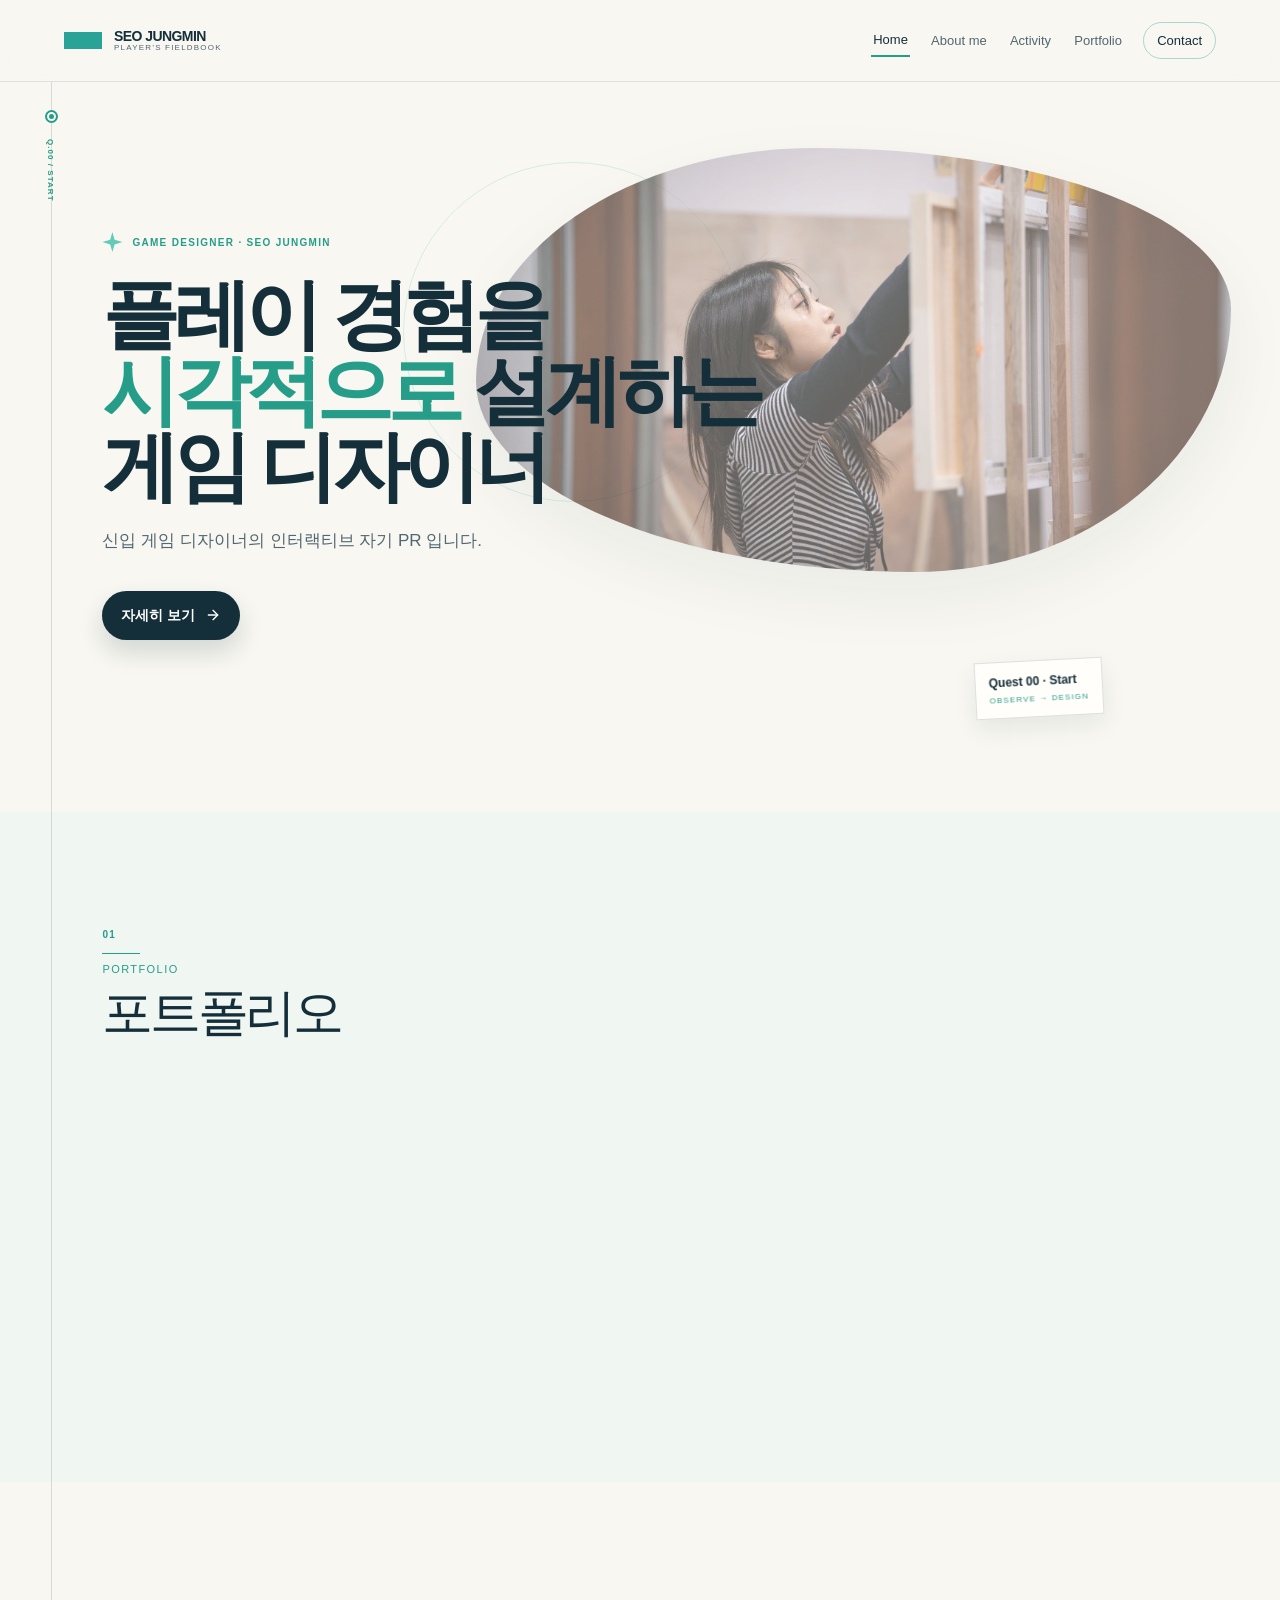
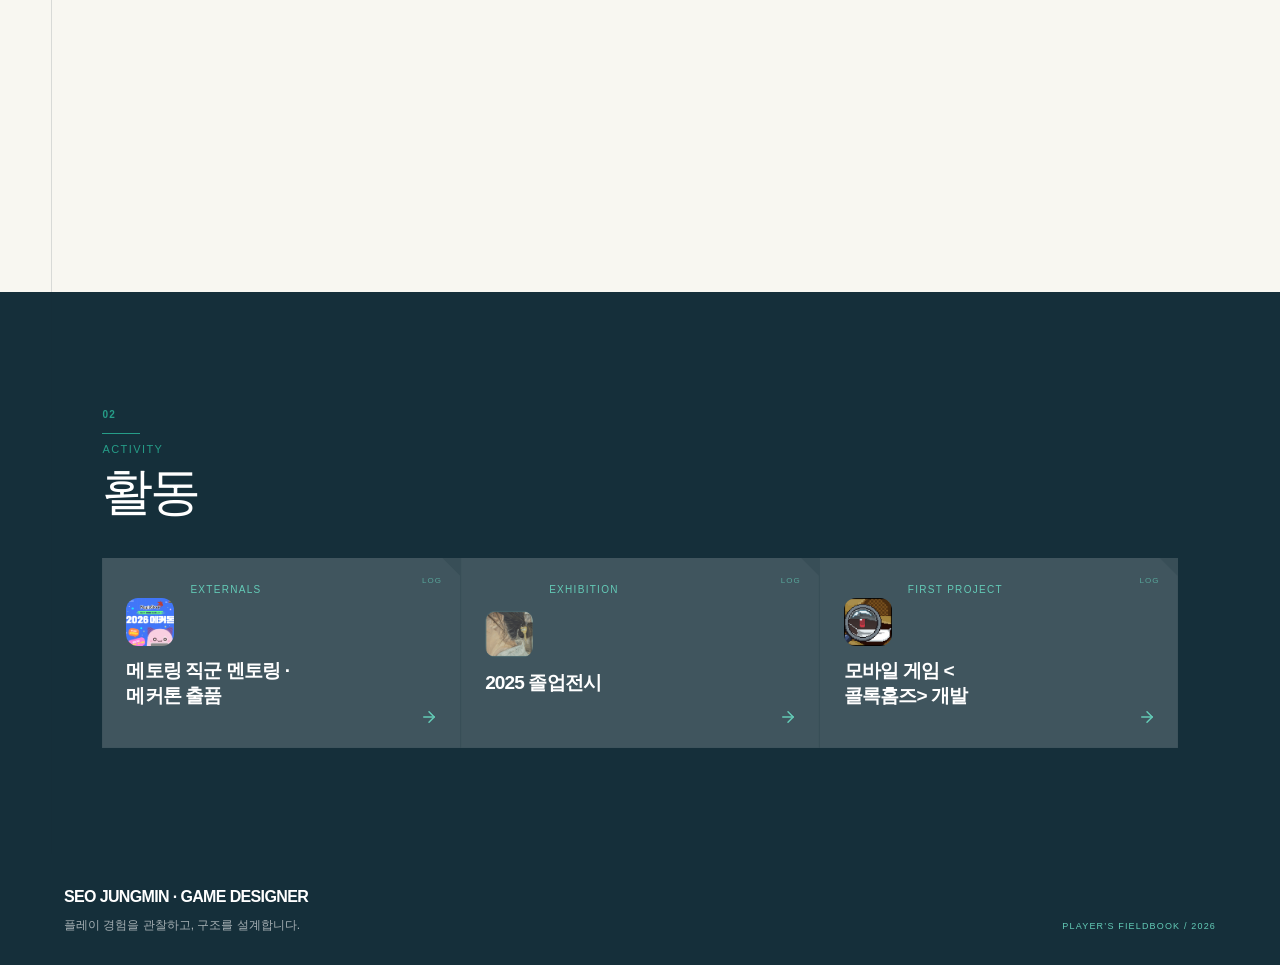
==== index.html @ 9b32e0eb "수ㅇ" ====
<!doctype html>
<html lang="ko">
  <head>
    <meta charset="UTF-8" />
    <meta name="viewport" content="width=device-width, initial-scale=1.0" />
    <meta name="description" content="게임 기획자 서정민의 인터랙티브 PR 포트폴리오" />
    <title>서정민 | Game Designer Portfolio</title>
    <link rel="stylesheet" href="./assets/index-rum-Y7KL.css?v=25" />
    <link rel="stylesheet" href="./assets/custom.css?v=4" />
    <script defer src="./assets/index-Dz3e2oxH-v21.js?v=23"></script>
    <script defer src="./assets/gallery-lightbox.js?v=1"></script>
  </head>
  <body>
    <div id="root"></div>
  </body>
</html>
---- assets/custom.css ----
.portfolio-home-grid {
  display: grid;
  grid-template-columns: repeat(2, minmax(0, 1fr));
  gap: 18px;
}

.portfolio-card-new {
  height: 100%;
  color: inherit;
  text-decoration: none;
}

.portfolio-card-new .portfolio-thumb {
  width: 72px;
  height: 96px;
  max-height: none;
  border-radius: 45px;
  object-fit: cover;
}

.cosplay-gallery {
  display: grid;
  grid-template-columns: repeat(3, minmax(0, 1fr));
  gap: 8px;
  margin-top: 24px;
}

.cosplay-gallery a {
  aspect-ratio: 1;
  border-radius: 14px;
  overflow: hidden;
  display: block;
  background: #e8efeb;
  transition: transform .18s ease, box-shadow .18s ease;
}

.cosplay-gallery a:hover {
  transform: translateY(-3px);
  box-shadow: 0 10px 20px #152f3a24;
}

.cosplay-gallery img {
  width: 100%;
  height: 100%;
  object-fit: cover;
  display: block;
}

.cosplay-lightbox {
  position: fixed;
  inset: 50% auto auto 50%;
  margin: 0;
  transform: translate(-50%, -50%);
  width: min(94vw, 1180px);
  max-width: none;
  height: min(92vh, 920px);
  max-height: none;
  padding: 0;
  border: 0;
  border-radius: 18px;
  overflow: hidden;
  background: #101a1e;
  box-shadow: 0 28px 90px #07111399;
}

.cosplay-lightbox::backdrop {
  background: #071113d9;
  backdrop-filter: blur(8px);
}

.cosplay-lightbox__frame {
  position: relative;
  display: grid;
  place-items: center;
  width: 100%;
  height: 100%;
  min-height: min(82vh, 760px);
  padding: 48px 24px 24px;
}

.cosplay-lightbox__image {
  display: block;
  width: auto;
  max-width: 100%;
  height: auto;
  max-height: calc(min(92vh, 920px) - 72px);
  object-fit: contain;
  border-radius: 8px;
}

.cosplay-lightbox__close {
  position: absolute;
  top: 12px;
  right: 12px;
  z-index: 1;
  width: 40px;
  height: 40px;
  border: 1px solid #ffffff55;
  border-radius: 999px;
  color: #fff;
  background: #071113b8;
  font-size: 25px;
  line-height: 1;
  cursor: pointer;
}

.cosplay-lightbox__close:hover,
.cosplay-lightbox__close:focus-visible {
  background: #269d88;
  outline: 2px solid #fff;
  outline-offset: 2px;
}

body.has-cosplay-lightbox {
  overflow: hidden;
}

.hobby-feature-copy .cosplay-gallery-note {
  margin-top: 9px;
  color: #152f3a88;
  font-size: 11px;
  line-height: 1.5;
}

.portfolio-hero {
  padding-bottom: 64px;
}

.portfolio-intro {
  max-width: 900px;
  margin: 26px 0 0;
  color: #152f3ab8;
  line-height: 1.8;
  word-break: keep-all;
}

.portfolio-hero h1 {
  word-break: keep-all;
}

.activity-hero h1 {
  max-width: 820px;
  font-size: clamp(36px, 5vw, 66px);
  font-weight: 800;
}

.event-card {
  overflow: hidden;
}

.event-card .cosplay-foreground {
  right: 12px;
  bottom: 12px;
  width: auto;
  max-width: min(31%, 340px);
  max-height: 440px;
  object-fit: contain;
  object-position: right bottom;
}

.portfolio-archive {
  background: #f0f6f2;
}

.portfolio-document-grid {
  display: grid;
  grid-template-columns: repeat(2, minmax(0, 1fr));
  gap: 28px;
}

.portfolio-document-card {
  display: grid;
  grid-template-columns: minmax(180px, .72fr) 1.28fr;
  gap: 26px;
  align-items: center;
  min-height: 360px;
  padding: 28px;
  color: inherit;
  text-decoration: none;
  background: #fffefa;
  border: 1px solid #152f3a21;
  border-radius: 3px 28px 3px 3px;
  box-shadow: 10px 10px #152f3a0d;
  transition: transform .2s ease, border-color .2s ease, box-shadow .2s ease;
}

.portfolio-document-card:hover {
  transform: translateY(-4px);
  border-color: var(--mint-deep);
  box-shadow: 14px 16px #269d8821;
}

.portfolio-document-card > img {
  width: 100%;
  max-height: 340px;
  aspect-ratio: 768 / 1080;
  object-fit: cover;
  border-radius: 45px;
  display: block;
}

.portfolio-document-copy h2 {
  margin: 15px 0 13px;
  letter-spacing: -.055em;
  font-size: clamp(24px, 2.4vw, 34px);
  line-height: 1.18;
  word-break: keep-all;
}

.portfolio-document-copy p {
  margin: 0 0 25px;
  color: var(--ink-soft);
  line-height: 1.75;
  word-break: keep-all;
}

.portfolio-document-copy b {
  color: var(--mint-deep);
  font-size: 13px;
}

@media (max-width: 900px) {
  .portfolio-home-grid,
  .portfolio-document-grid {
    grid-template-columns: 1fr;
  }

  .portfolio-document-card {
    grid-template-columns: 160px 1fr;
  }
}

@media (max-width: 620px) {
  .portfolio-card-new {
    grid-template-columns: 66px 1fr auto;
    padding: 16px;
  }

  .portfolio-card-new .portfolio-thumb {
    width: 58px;
    height: 78px;
  }

  .cosplay-gallery {
    grid-template-columns: repeat(3, minmax(0, 1fr));
  }

  .portfolio-document-card {
    grid-template-columns: 1fr;
    padding: 20px;
  }

  .portfolio-document-card > img {
    width: min(100%, 280px);
    max-height: none;
    margin: 0 auto;
  }

  .cosplay-lightbox {
    width: 96vw;
    height: 88vh;
  }

  .cosplay-lightbox__frame {
    min-height: 88vh;
    padding: 48px 12px 12px;
  }

  .event-card .cosplay-foreground {
    right: auto;
    bottom: auto;
    width: min(100%, 300px);
    max-width: 300px;
    max-height: 390px;
    margin: 0 auto;
    object-position: center bottom;
  }
}
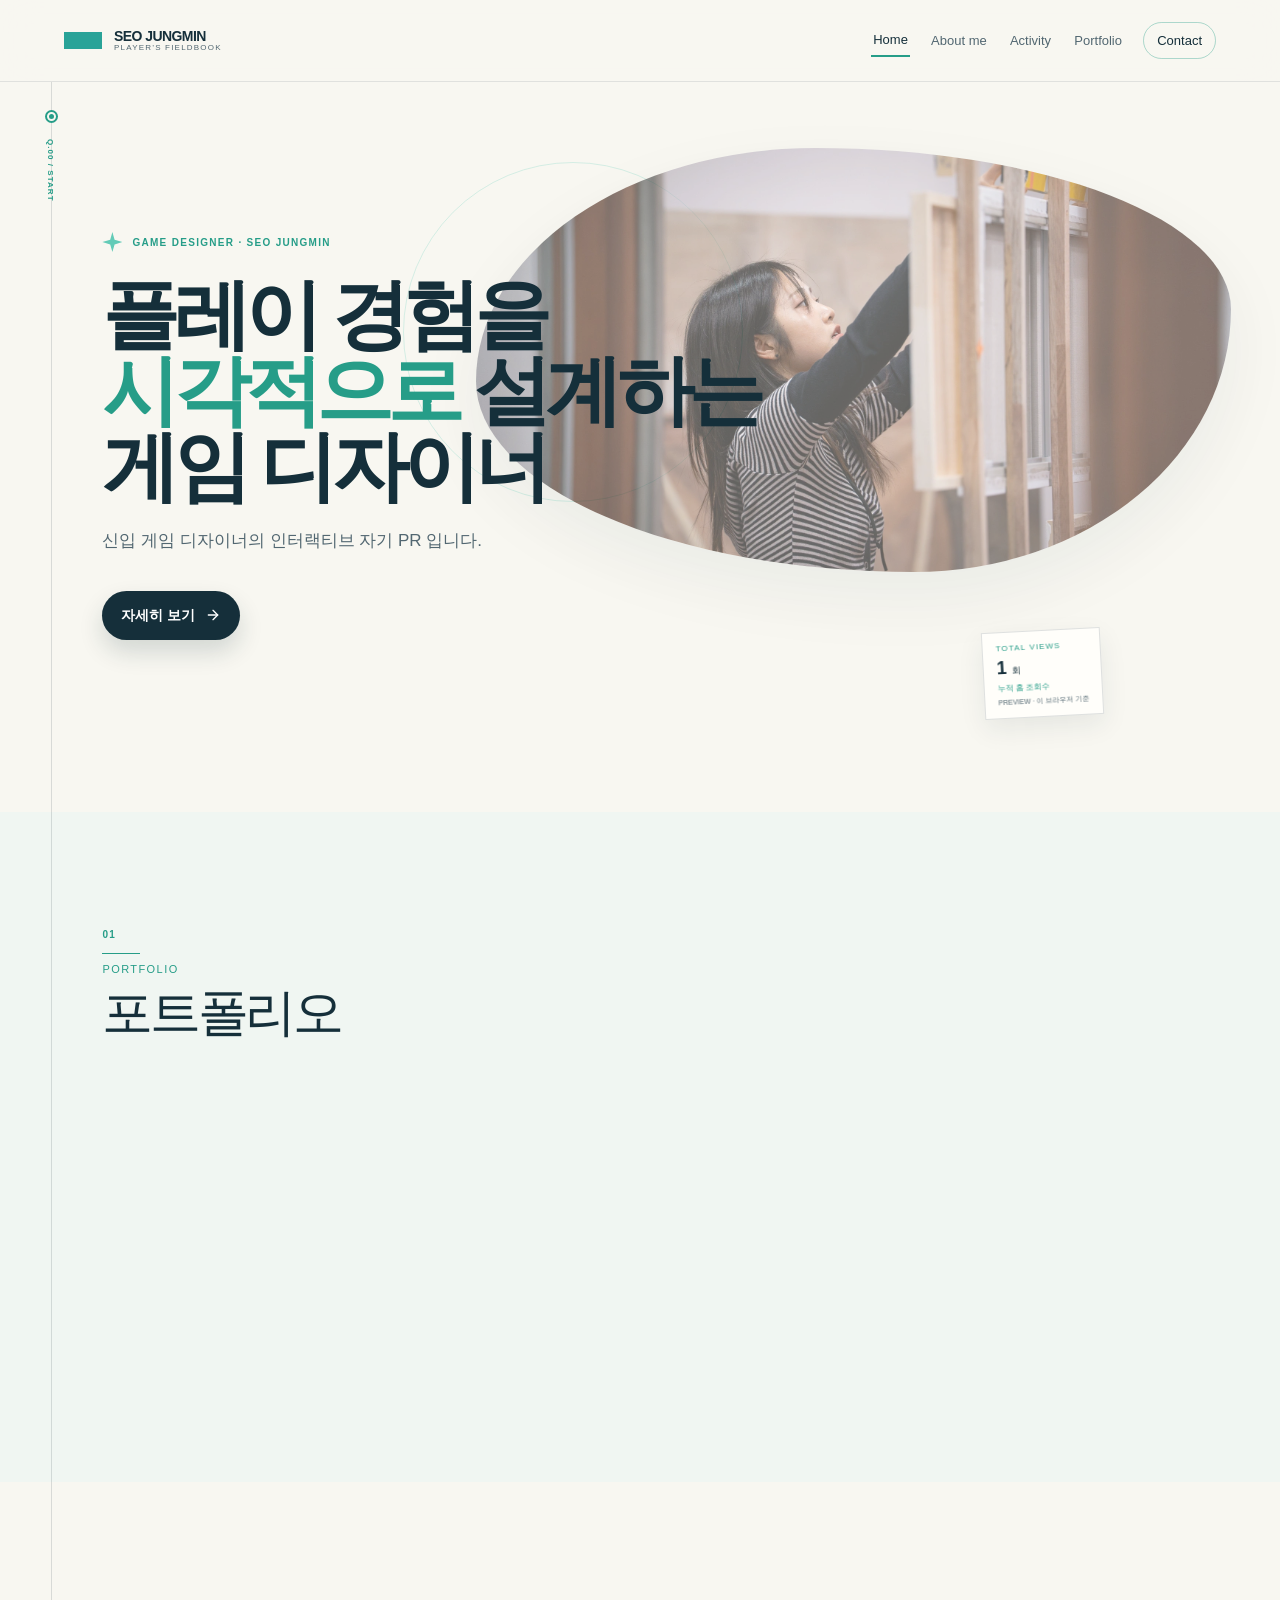
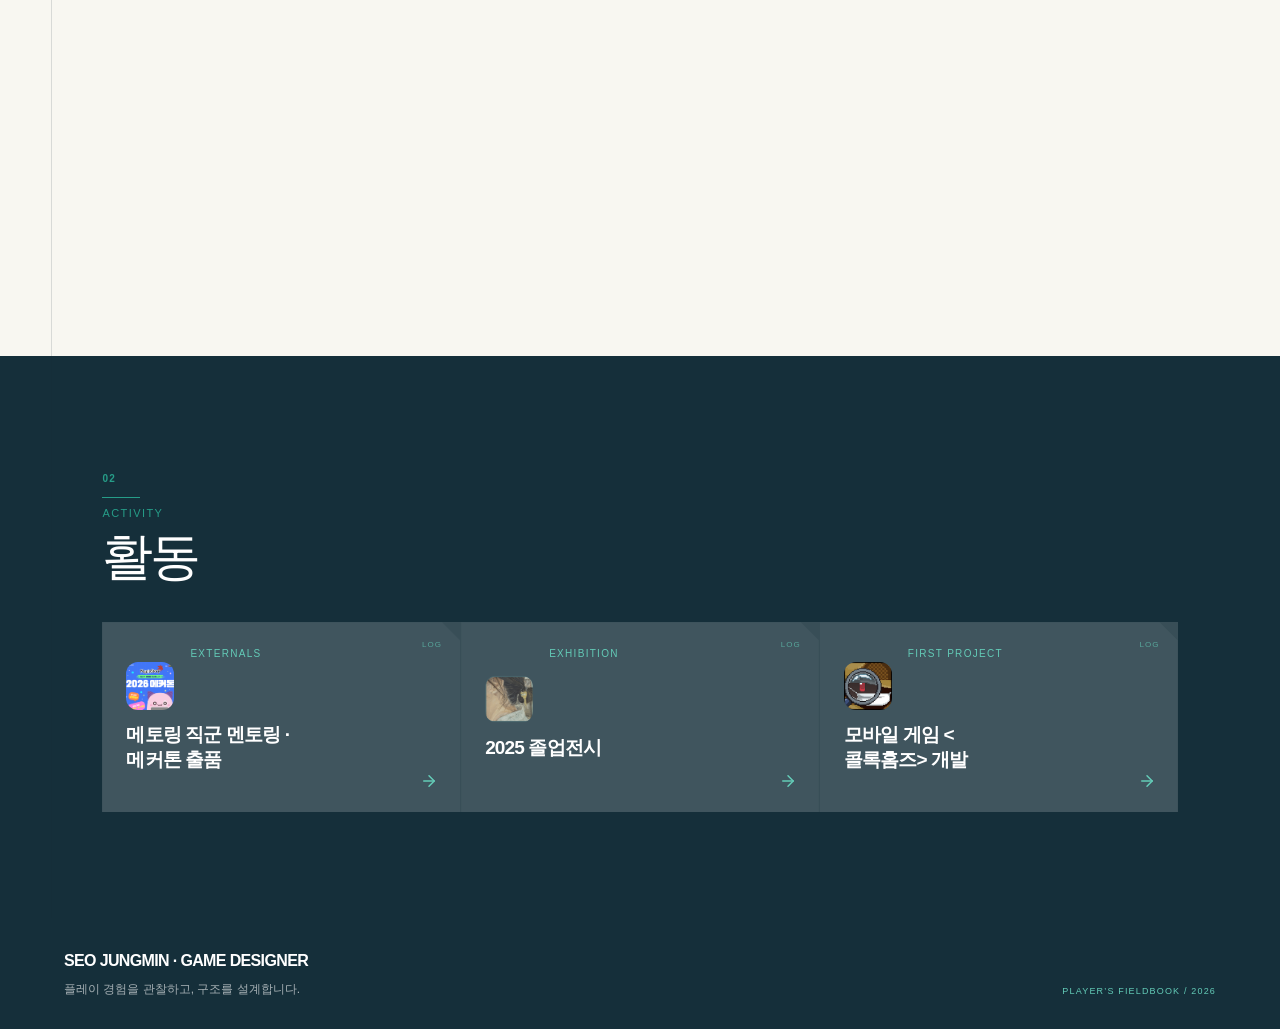
==== commit 4874a1a7: "Add personal archive and home view preview" ====
--- a/index.html
+++ b/index.html
@@ -6,10 +6,13 @@
     <meta name="description" content="게임 기획자 서정민의 인터랙티브 PR 포트폴리오" />
     <title>서정민 | Game Designer Portfolio</title>
     <link rel="stylesheet" href="./assets/index-rum-Y7KL.css?v=25" />
-    <link rel="stylesheet" href="./assets/custom.css?v=4" />
-    <script defer src="./assets/index-Dz3e2oxH-v21.js?v=23"></script>
+    <link rel="stylesheet" href="./assets/custom.css?v=5" />
+    <script defer src="./assets/index-Dz3e2oxH-v21.js?v=24"></script>
     <script defer src="./assets/gallery-lightbox.js?v=1"></script>
-  </head>
+  <link rel="stylesheet" href="./assets/taste-library.css?v=7" />
+<script defer src="./assets/watcha-library.js?v=5"></script>
+<script defer src="./assets/taste-library.js?v=8"></script>
+</head>
   <body>
     <div id="root"></div>
   </body>
--- a/assets/custom.css
+++ b/assets/custom.css
@@ -276,3 +276,14 @@
     object-position: center bottom;
   }
 }
+
+/* Toolkit lists tools used, without a proficiency rating. */
+.tool-chip { grid-template-rows: auto 68px; }
+
+/* Compact counter: absolute positioning leaves the hero layout unchanged. */
+.hero-annotation.home-views { gap: 3px; padding: 10px 13px; }
+.home-views .home-views-label { font-size: 8px; letter-spacing: .14em; }
+.home-views .home-views-total { display:flex; align-items:baseline; gap:5px; font-size:18px; line-height:1.2; font-variant-numeric:tabular-nums; }
+.home-views-total small { font-size:9px; font-weight:400; }
+.home-views .home-views-caption { font-size:8px; letter-spacing:0; }
+.home-views-preview { font-size:7px; color:var(--ink-soft); }
--- a/assets/taste-library.css
+++ b/assets/taste-library.css
@@ -0,0 +1,13 @@
+.tl-open{display:block;margin:24px 0 0 auto;padding:10px 0;border:0;border-bottom:1px solid #269d88;background:none;color:#17323d;font:600 13px inherit;cursor:pointer}
+body.taste-open{overflow:hidden}.taste-dialog{position:fixed;inset:0;width:min(880px,94vw);max-width:none;max-height:88vh;margin:auto;padding:30px 34px;border:1px solid #d9e3dc;border-radius:18px;background:#faf9f4;color:#17323d;box-shadow:0 30px 100px #102e3b40;overflow:auto}.taste-dialog::backdrop{background:#10262eb3;backdrop-filter:blur(6px)}
+.tl-head{display:flex;justify-content:space-between;align-items:start;gap:20px}.tl-head small{font-size:10px;letter-spacing:.18em;color:#269d88}.tl-head h2{font-size:28px;letter-spacing:-.05em;margin:10px 0}.tl-head p{font-size:13px;color:#667a80}.tl-close{border:0;background:transparent;font-size:30px;cursor:pointer;color:inherit}.tl-notice{font-size:11px;padding:12px 14px;background:#edf2ed;color:#5b706f;border-radius:8px;line-height:1.7}
+.tl-tabs{display:flex;gap:8px;margin:22px 0 16px}.tl-button,.tl-add{font:inherit;font-size:12px;padding:9px 13px;border:1px solid #cfdbd4;background:#fffefa;color:#17323d;border-radius:7px;cursor:pointer}.tl-tabs [aria-pressed=true],.tl-filters [aria-pressed=true]{background:#17323d;color:white;border-color:#17323d}.tl-tabs button{min-width:70px}.tl-filters{display:flex;flex-wrap:wrap;gap:8px}.tl-filters input,.tl-filters select,.tl-form input{padding:9px 10px;border:1px solid #cfdcd5;border-radius:7px;background:#fffefa;color:#17323d;font:inherit;font-size:12px}.tl-filters input{flex:1;min-width:140px}.tl-status{font-size:11px;color:#627a7d;margin:20px 0 4px}.tl-genre{font-size:12px;letter-spacing:.05em;margin:20px 0 6px;color:#269d88}.tl-row{display:flex;align-items:center;gap:14px;padding:13px 4px;border-bottom:1px solid #e0e6de}.tl-icon{display:grid;place-items:center;flex:none;width:44px;height:44px;border-radius:12px;background:#e0ece2;color:#269d88;font-size:24px}.tl-copy{display:grid;gap:5px;flex:1;min-width:0}.tl-copy b{font-size:14px;overflow-wrap:anywhere}.tl-copy small{font-size:10px;color:#768581}.tl-time{font-size:13px;white-space:nowrap;font-variant-numeric:tabular-nums}.tl-heart{border:0;background:none;color:#cd6477;width:28px;font-size:20px;text-align:center}.tl-form{padding:18px;margin-top:18px;background:#edf2ed;border-radius:10px}.tl-form[hidden]{display:none}.tl-form label{display:grid;gap:6px;font-size:12px;margin-bottom:12px}.tl-form input[type=checkbox]{justify-self:start}.tl-empty{padding:30px;text-align:center;font-size:13px}.taste-dialog button:focus-visible,.taste-dialog input:focus-visible,.taste-dialog select:focus-visible,.tl-open:focus-visible{outline:2px solid #269d88;outline-offset:3px}
+@media(max-width:620px){.taste-dialog{padding:22px 16px}.tl-head h2{font-size:24px}.tl-row{gap:9px}.tl-row .tl-button{padding:7px}.tl-icon{width:36px;height:36px}.tl-copy b{font-size:12px}.tl-time{font-size:11px}}
+.taste-dialog{width:min(1040px,94vw);padding:28px 32px}.tl-head{position:sticky;top:-28px;z-index:2;background:#faf9f4;padding:12px 0 14px}.tl-head p{margin-bottom:0}.tl-tabs button{min-width:100px}.tl-grid{display:grid;grid-template-columns:repeat(2,minmax(0,1fr));column-gap:26px}.tl-row{padding:13px 0;gap:12px;min-height:98px}.tl-icon{position:relative;width:45px;height:64px;border-radius:5px;overflow:hidden;box-shadow:0 3px 7px #17323d15;font-size:19px}.tl-poster{position:absolute;inset:0;display:block;width:100%;height:100%;object-fit:cover}.tl-title{font-weight:650;font-size:13px;line-height:1.5;color:inherit;text-decoration:none;overflow-wrap:anywhere}.tl-title:hover{text-decoration:underline;text-underline-offset:3px}.tl-copy small{line-height:1.5;font-size:9px}.tl-rating{font-size:12px;color:#977137;font-variant-numeric:tabular-nums;white-space:nowrap}.tl-genre{margin-top:25px;font-size:13px;padding-bottom:9px;border-bottom:1px solid #bacfc3}.tl-source-info{font-size:11px;line-height:1.8;margin-top:28px;padding-top:16px;border-top:1px solid #d9e3dc;color:#667a80}.tl-source-info summary{cursor:pointer}.tl-source-info a{color:#269d88}.tl-check{display:flex!important;align-items:center}.tl-form-slot:has(.tl-form:not([hidden])){position:sticky;top:100px;z-index:3;box-shadow:0 12px 30px #17323d15}.tl-form{border:1px solid #bacfc3}.tl-open{font-size:13px;font-family:inherit}.tl-button:hover{border-color:#269d88}.tl-heart{flex-shrink:0;width:21px}.tl-head small{font-size:10px}
+@media(max-width:740px){.taste-dialog{padding:18px 16px}.tl-grid{grid-template-columns:1fr}.tl-head{top:-18px}.tl-tabs{gap:6px}.tl-tabs button{min-width:0;padding:10px 13px}.tl-filters input{flex-basis:100%}.tl-head h2{font-size:24px}.tl-row{min-height:90px}.tl-form-slot:has(.tl-form:not([hidden])){top:90px}.tl-title{font-size:13px}}
+
+.tl-featured{background:#edf4f0;border:1px solid #d1e2da;border-radius:10px;padding:0 18px 12px;margin:18px 0 26px}.tl-featured>.tl-genre{color:#248c7d}.tl-featured .tl-empty{padding:10px 0;margin:0}
+
+.tl-lock{border:1px solid #d1e2da;border-radius:12px;padding:26px;max-width:340px}.tl-lock::backdrop{background:#132d38aa}.tl-lock label{display:grid;gap:8px}.tl-lock input{padding:10px;font-size:20px;width:100%;box-sizing:border-box}.tl-lock p{color:#aa3636}.tl-image-results{grid-column:1/-1;display:flex;gap:12px;flex-wrap:wrap}.tl-image-results>div{width:120px}.tl-image-choice{border:1px solid #d1e2da;background:white;display:grid;gap:6px;padding:8px;width:120px;font-size:12px}.tl-image-choice img{width:70px;height:100px;object-fit:cover;margin:auto}.tl-image-results a,.tl-image-credit{font-size:10px;color:#57746d}.tl-period{color:#298b7a!important}.tl-draft-note{font-size:12px;color:#756236}.tl-form [hidden]{display:none!important}
+
+.tl-delete{color:#a13d3d;border-color:#e6c8c8}.tl-row:has(.tl-delete){flex-wrap:wrap}.tl-row:has(.tl-delete) .tl-copy{min-width:120px}
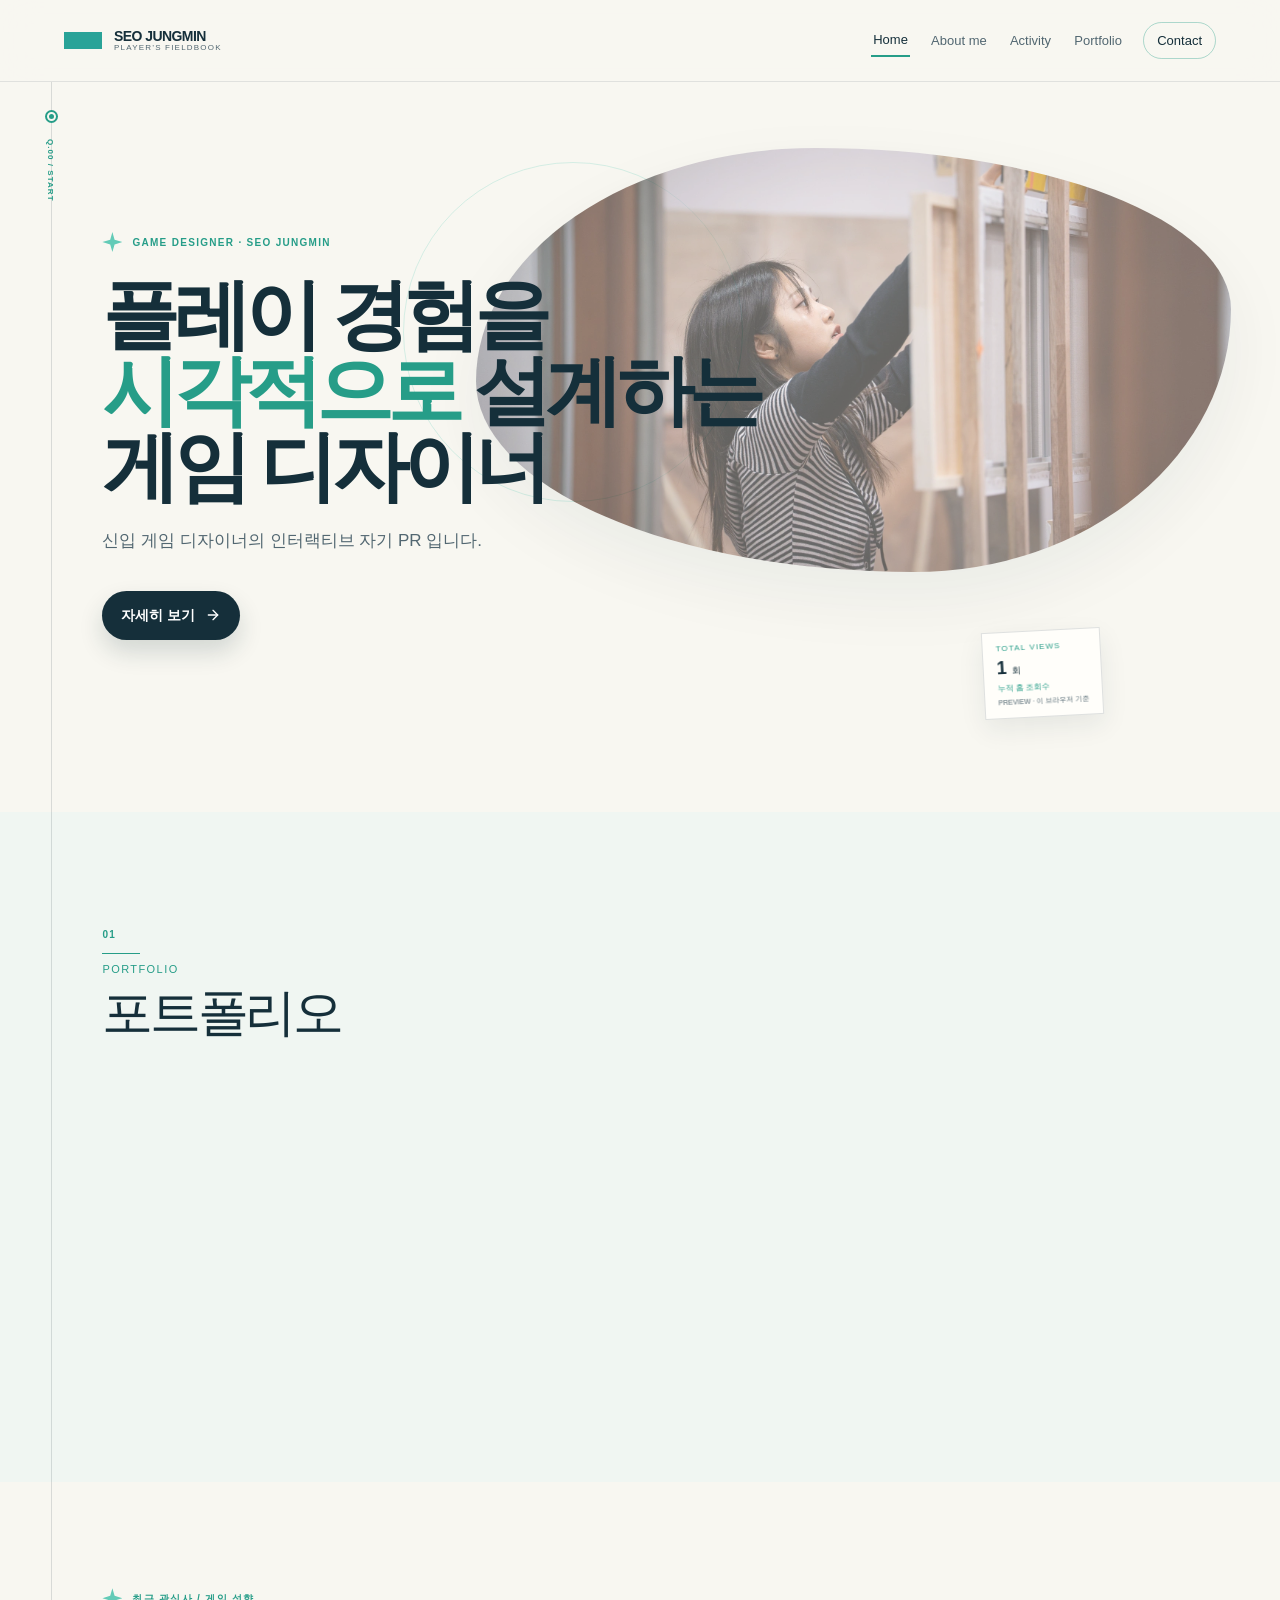
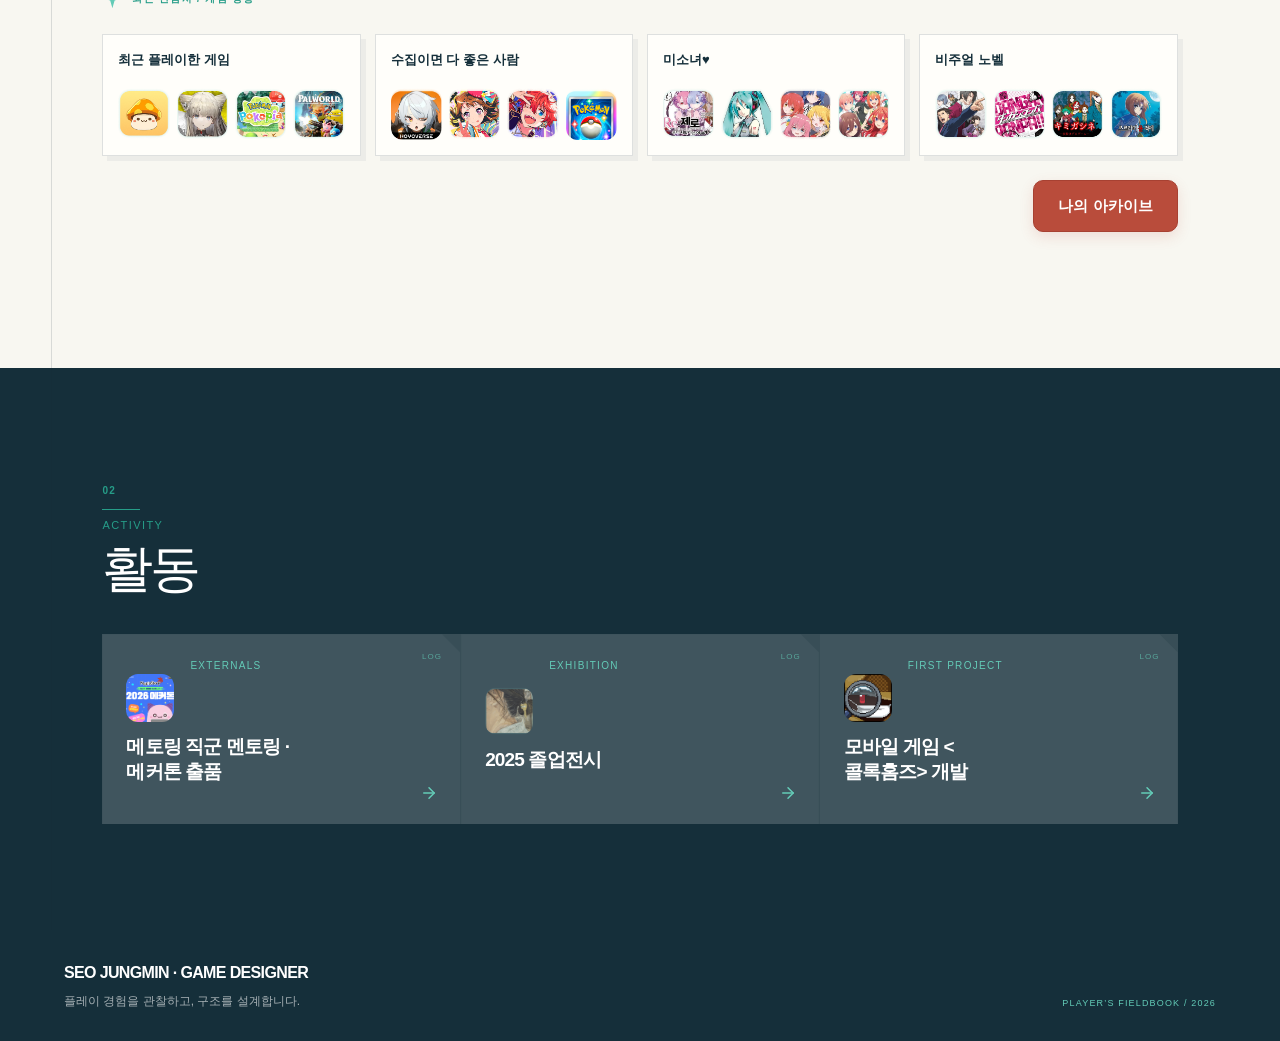
==== commit c64d4b70: "Make archive button stand out with coral styling" ====
--- a/index.html
+++ b/index.html
@@ -9,7 +9,7 @@
     <link rel="stylesheet" href="./assets/custom.css?v=5" />
     <script defer src="./assets/index-Dz3e2oxH-v21.js?v=24"></script>
     <script defer src="./assets/gallery-lightbox.js?v=1"></script>
-  <link rel="stylesheet" href="./assets/taste-library.css?v=7" />
+  <link rel="stylesheet" href="./assets/taste-library.css?v=9" />
 <script defer src="./assets/watcha-library.js?v=5"></script>
 <script defer src="./assets/taste-library.js?v=8"></script>
 </head>
--- a/assets/taste-library.css
+++ b/assets/taste-library.css
@@ -11,3 +11,5 @@
 .tl-lock{border:1px solid #d1e2da;border-radius:12px;padding:26px;max-width:340px}.tl-lock::backdrop{background:#132d38aa}.tl-lock label{display:grid;gap:8px}.tl-lock input{padding:10px;font-size:20px;width:100%;box-sizing:border-box}.tl-lock p{color:#aa3636}.tl-image-results{grid-column:1/-1;display:flex;gap:12px;flex-wrap:wrap}.tl-image-results>div{width:120px}.tl-image-choice{border:1px solid #d1e2da;background:white;display:grid;gap:6px;padding:8px;width:120px;font-size:12px}.tl-image-choice img{width:70px;height:100px;object-fit:cover;margin:auto}.tl-image-results a,.tl-image-credit{font-size:10px;color:#57746d}.tl-period{color:#298b7a!important}.tl-draft-note{font-size:12px;color:#756236}.tl-form [hidden]{display:none!important}
 
 .tl-delete{color:#a13d3d;border-color:#e6c8c8}.tl-row:has(.tl-delete){flex-wrap:wrap}.tl-row:has(.tl-delete) .tl-copy{min-width:120px}
+
+.tl-open{padding:14px 24px;min-height:48px;border:1px solid #a74132;border-radius:10px;background:#b94c3b;color:#fff;font-size:15px;font-weight:700;box-shadow:0 5px 14px #b94c3b26;transition:background .15s,box-shadow .15s}.tl-open:hover{background:#9f3e30;box-shadow:0 6px 18px #b94c3b38}.tl-open:focus-visible{outline:3px solid #17323d;outline-offset:4px}
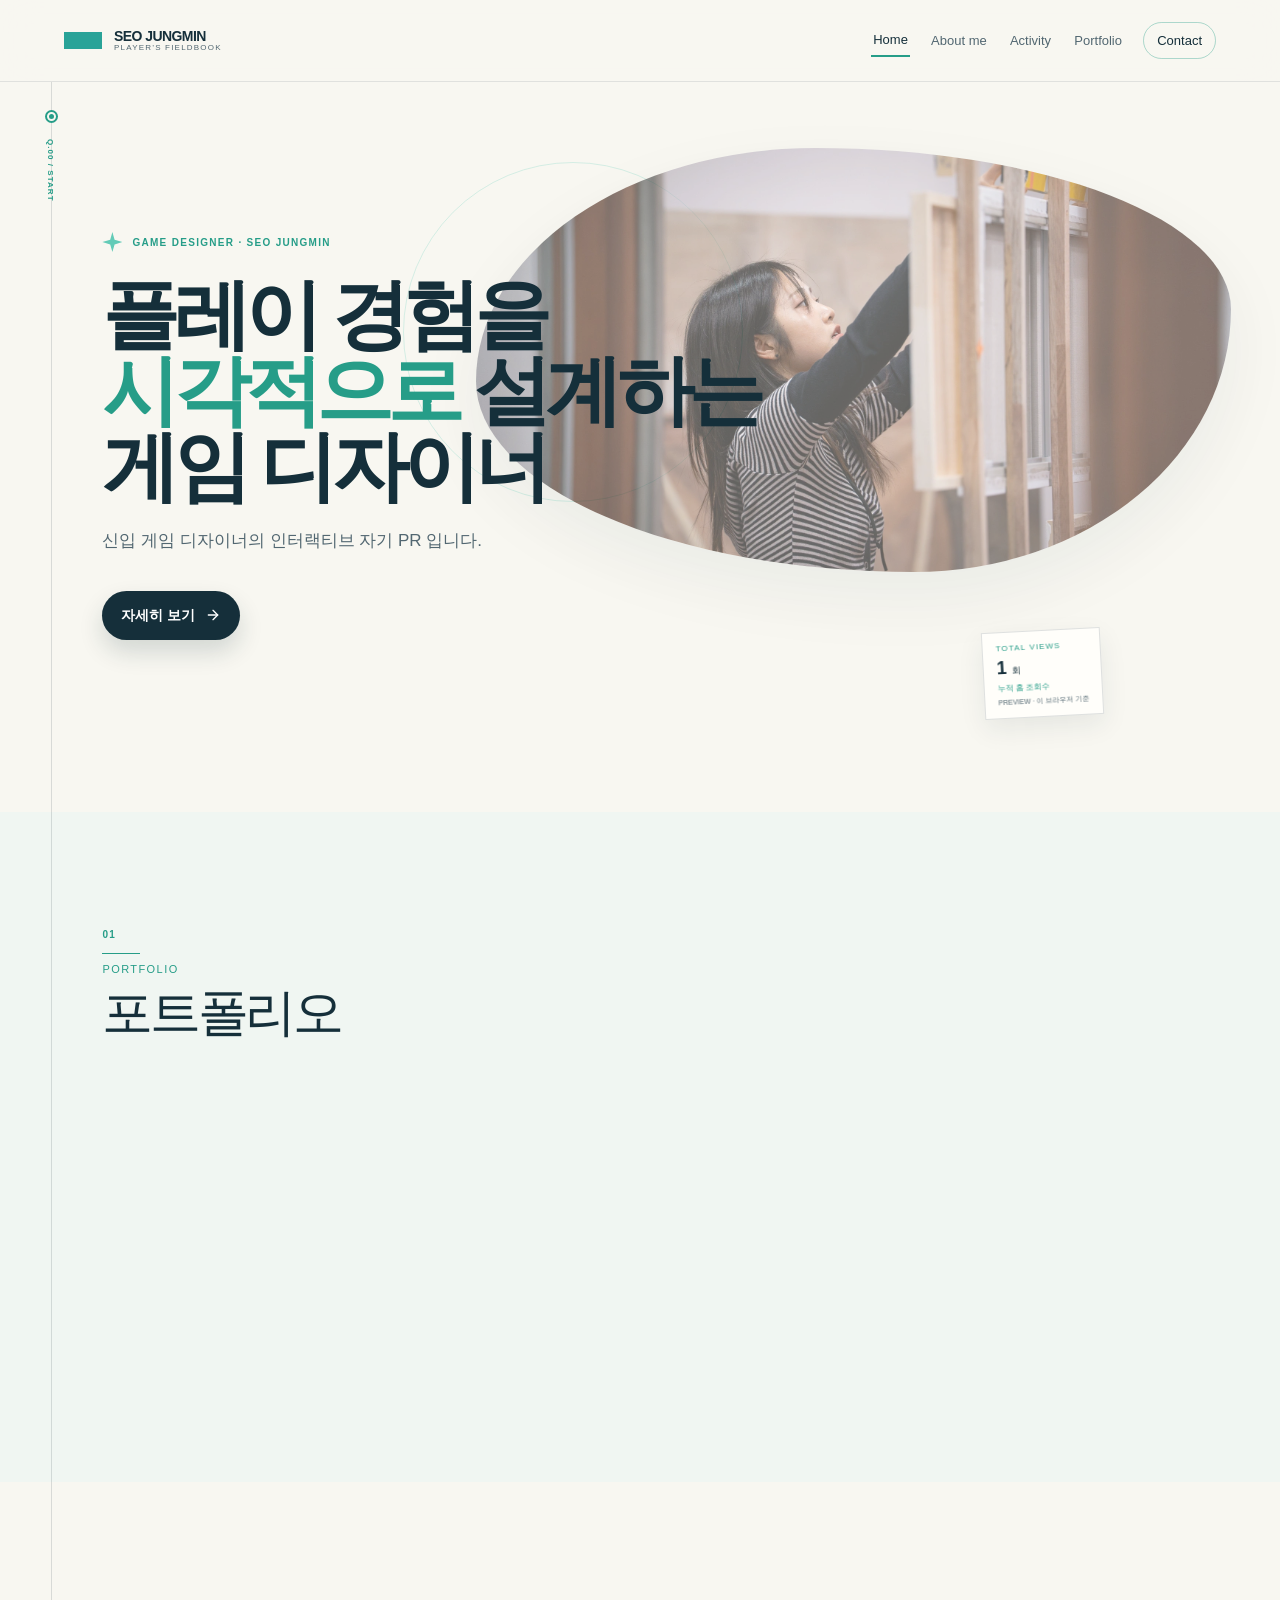
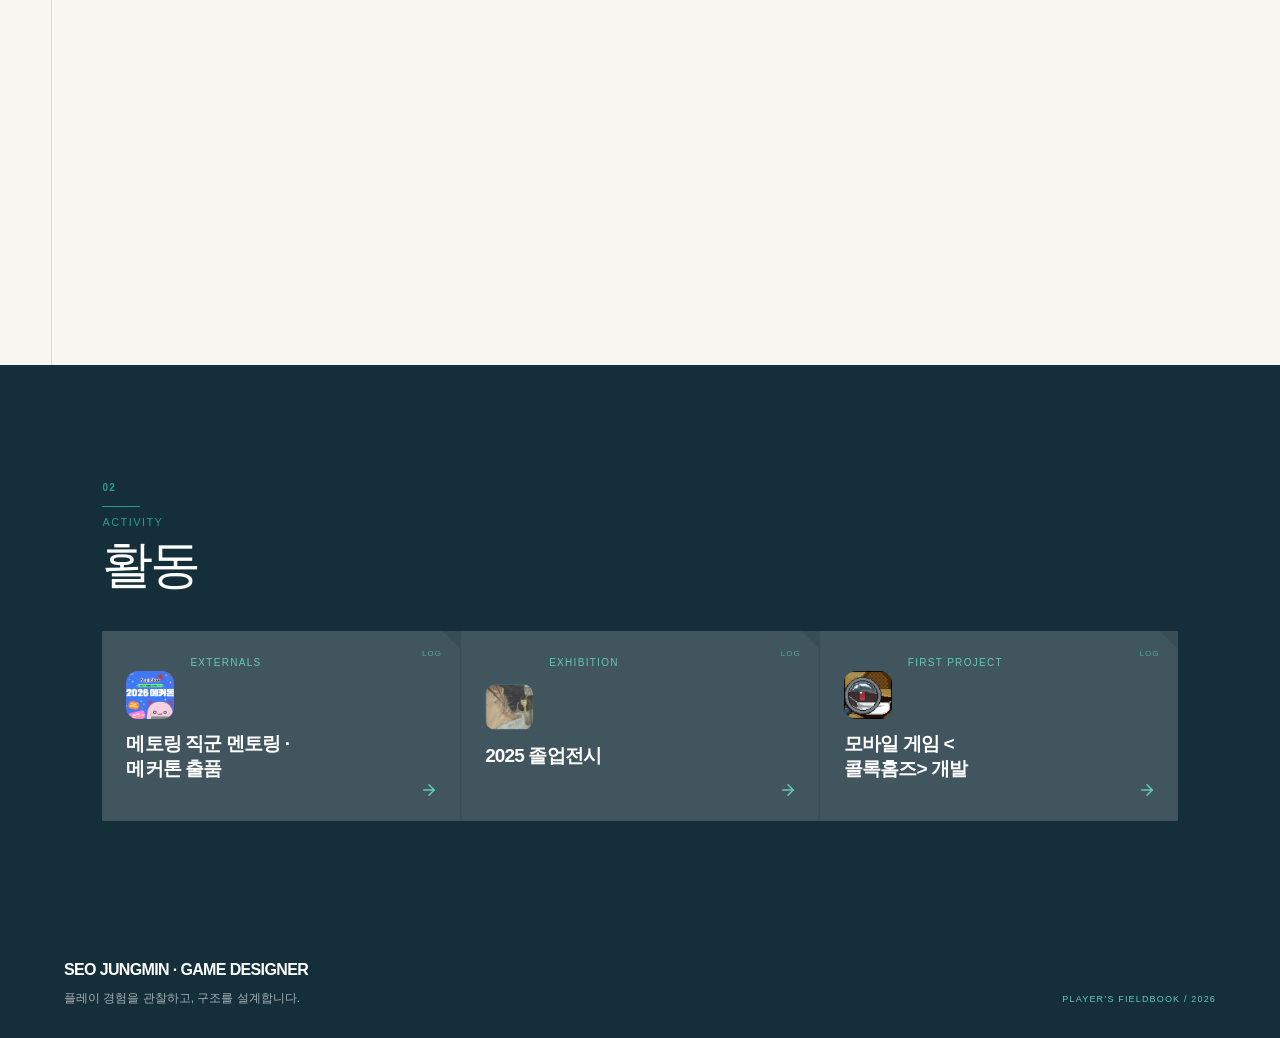
==== commit 16dec80a: "Match archive button to existing mint palette" ====
--- a/index.html
+++ b/index.html
@@ -9,7 +9,7 @@
     <link rel="stylesheet" href="./assets/custom.css?v=5" />
     <script defer src="./assets/index-Dz3e2oxH-v21.js?v=24"></script>
     <script defer src="./assets/gallery-lightbox.js?v=1"></script>
-  <link rel="stylesheet" href="./assets/taste-library.css?v=9" />
+  <link rel="stylesheet" href="./assets/taste-library.css?v=10" />
 <script defer src="./assets/watcha-library.js?v=5"></script>
 <script defer src="./assets/taste-library.js?v=8"></script>
 </head>
--- a/assets/taste-library.css
+++ b/assets/taste-library.css
@@ -12,4 +12,4 @@
 
 .tl-delete{color:#a13d3d;border-color:#e6c8c8}.tl-row:has(.tl-delete){flex-wrap:wrap}.tl-row:has(.tl-delete) .tl-copy{min-width:120px}
 
-.tl-open{padding:14px 24px;min-height:48px;border:1px solid #a74132;border-radius:10px;background:#b94c3b;color:#fff;font-size:15px;font-weight:700;box-shadow:0 5px 14px #b94c3b26;transition:background .15s,box-shadow .15s}.tl-open:hover{background:#9f3e30;box-shadow:0 6px 18px #b94c3b38}.tl-open:focus-visible{outline:3px solid #17323d;outline-offset:4px}
+.tl-open{padding:13px 22px;min-height:48px;border:1px solid var(--mint-deep,#269d88);border-radius:0;background:var(--mint,#63cbb7);color:var(--ink,#152f3a);font-size:14px;font-weight:700;box-shadow:none;transition:background .15s}.tl-open:hover{background:var(--mint-pale,#dff4ed)}.tl-open:focus-visible{outline:2px solid var(--mint-deep,#269d88);outline-offset:4px}
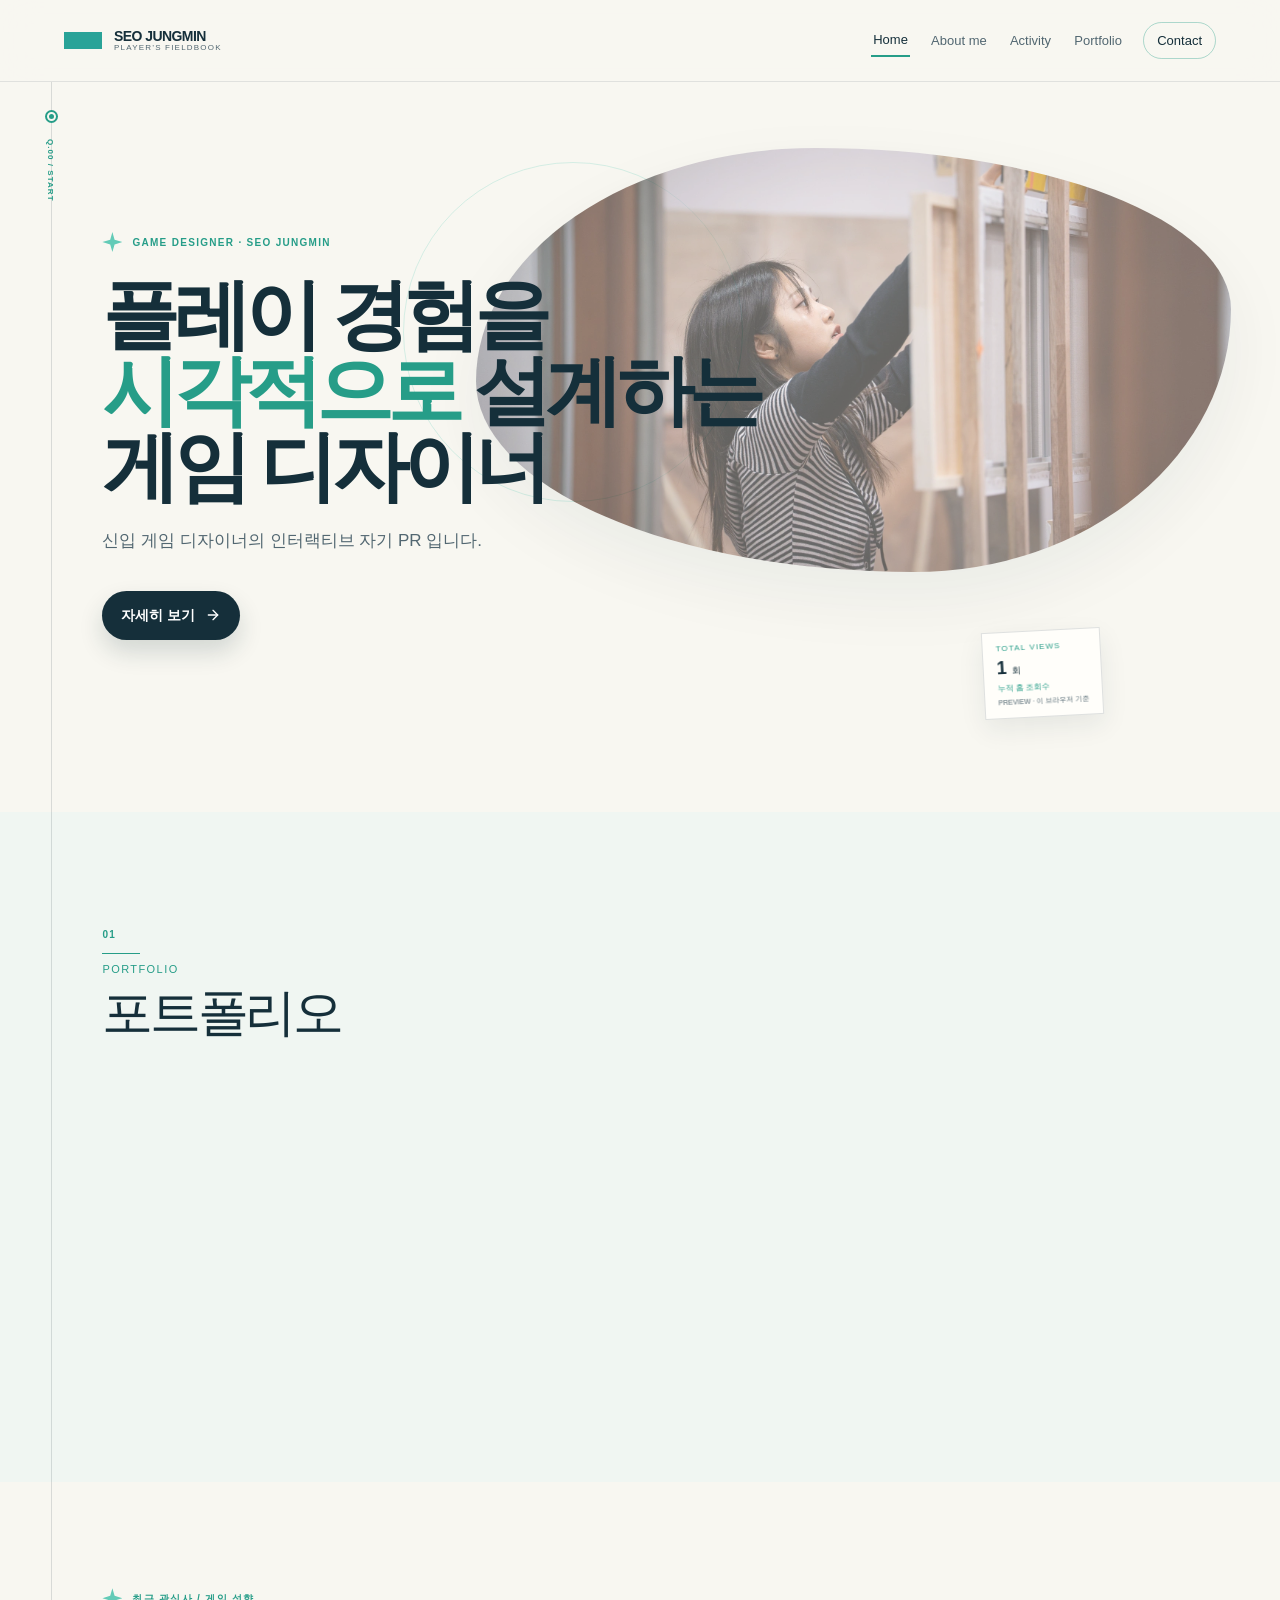
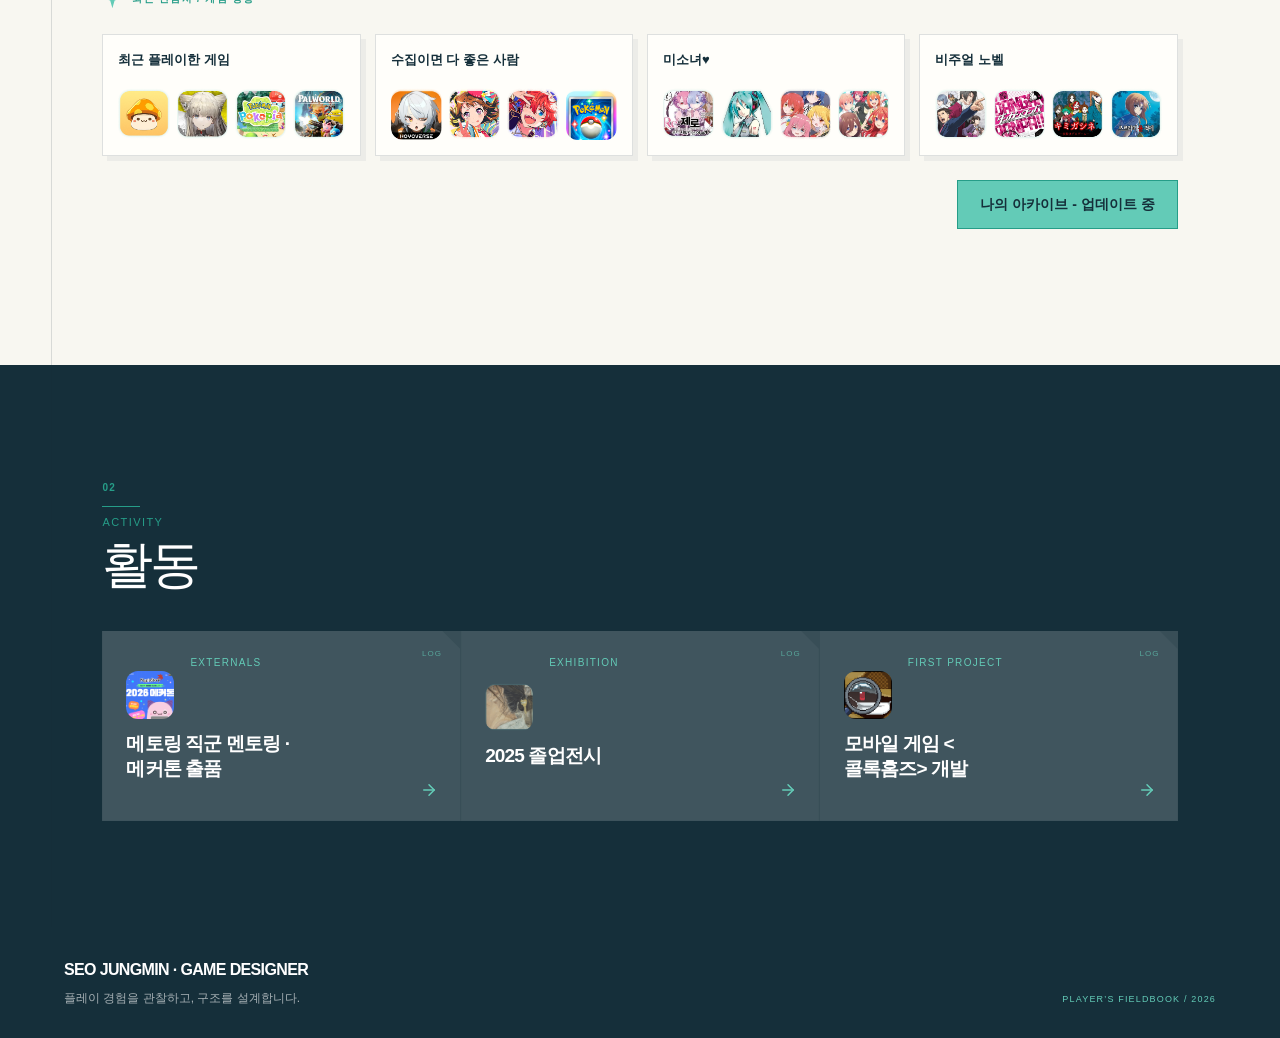
==== commit fba83801: "Open anime archive from About me section" ====
--- a/index.html
+++ b/index.html
@@ -9,9 +9,9 @@
     <link rel="stylesheet" href="./assets/custom.css?v=5" />
     <script defer src="./assets/index-Dz3e2oxH-v21.js?v=24"></script>
     <script defer src="./assets/gallery-lightbox.js?v=1"></script>
-  <link rel="stylesheet" href="./assets/taste-library.css?v=10" />
+  <link rel="stylesheet" href="./assets/taste-library.css?v=14" />
 <script defer src="./assets/watcha-library.js?v=5"></script>
-<script defer src="./assets/taste-library.js?v=8"></script>
+<script defer src="./assets/taste-library.js?v=14"></script>
 </head>
   <body>
     <div id="root"></div>
--- a/assets/taste-library.css
+++ b/assets/taste-library.css
@@ -13,3 +13,5 @@
 .tl-delete{color:#a13d3d;border-color:#e6c8c8}.tl-row:has(.tl-delete){flex-wrap:wrap}.tl-row:has(.tl-delete) .tl-copy{min-width:120px}
 
 .tl-open{padding:13px 22px;min-height:48px;border:1px solid var(--mint-deep,#269d88);border-radius:0;background:var(--mint,#63cbb7);color:var(--ink,#152f3a);font-size:14px;font-weight:700;box-shadow:none;transition:background .15s}.tl-open:hover{background:var(--mint-pale,#dff4ed)}.tl-open:focus-visible{outline:2px solid var(--mint-deep,#269d88);outline-offset:4px}
+
+.tl-open-anime{margin:24px auto 0 0}
